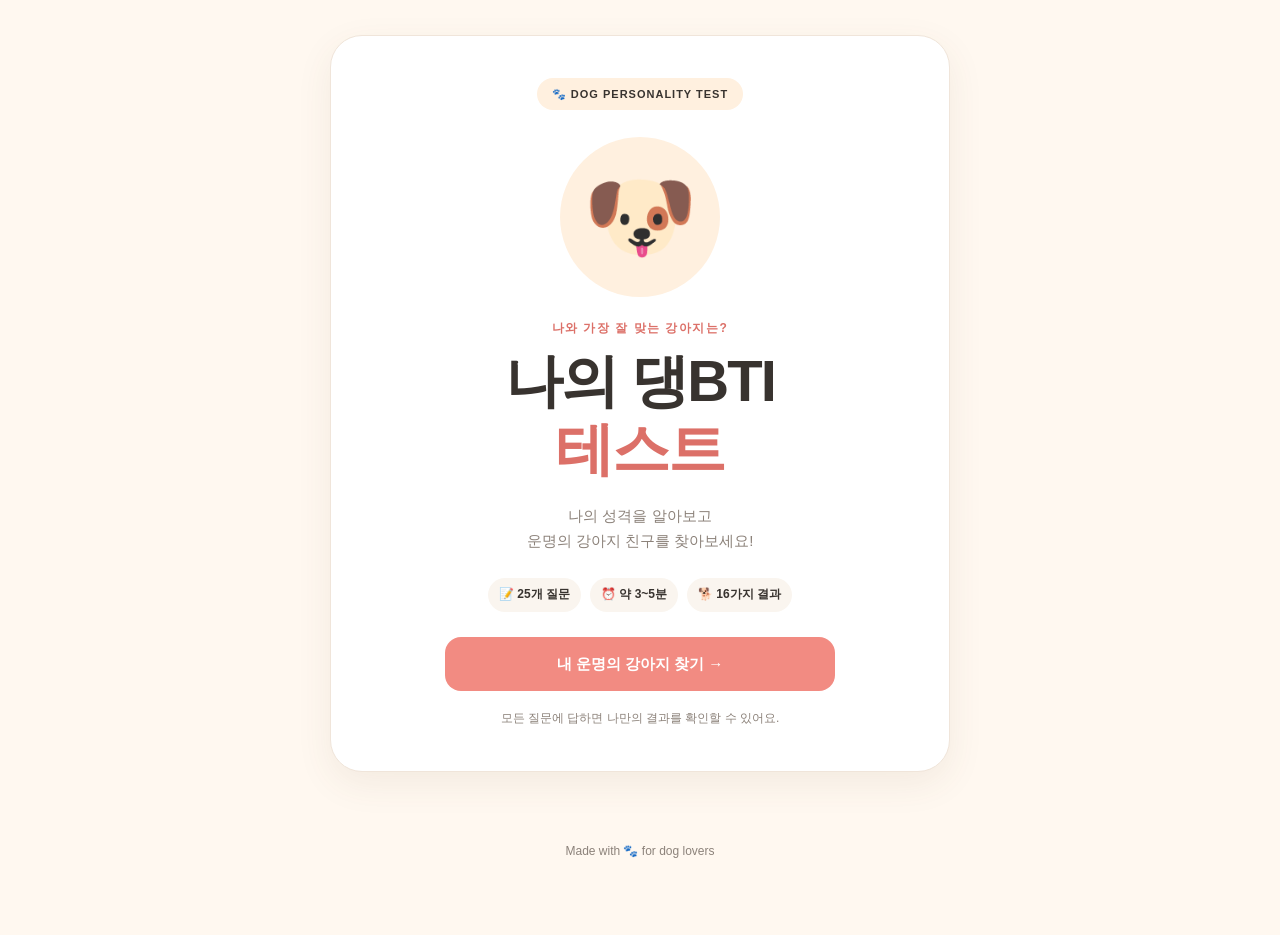
==== index.html @ e5cd1d44 "Add files via upload" ====
<!DOCTYPE html>
<html lang="ko">
<head>
  <meta charset="UTF-8">
  <meta name="viewport" content="width=device-width, initial-scale=1">
  <meta name="theme-color" content="#fff8f0">
  <title>댕BTI | 나와 찰떡궁합인 강아지는?</title>
  <meta name="description" content="25가지 질문으로 알아보는 나와 잘 맞는 강아지 MBTI 테스트">
  <link rel="stylesheet" href="style.css">
</head>
<body>
  <main class="hero">
    <div class="hero-badge">🐾 DOG PERSONALITY TEST</div>

    <div class="hero-dog" aria-label="귀여운 강아지">
      🐶
    </div>

    <p class="eyebrow">나와 가장 잘 맞는 강아지는?</p>
    <h1>나의 댕BTI<br><span>테스트</span></h1>

    <p class="hero-description">
      나의 성격을 알아보고<br>
      운명의 강아지 친구를 찾아보세요!
    </p>

    <div class="hero-info">
      <span>📝 25개 질문</span>
      <span>⏰ 약 3~5분</span>
      <span>🐕 16가지 결과</span>
    </div>

    <a class="btn btn-primary btn-large" href="test.html">
      내 운명의 강아지 찾기 →
    </a>

    <p class="small-note">
      모든 질문에 답하면 나만의 결과를 확인할 수 있어요.
    </p>
  </main>

  <footer class="site-footer">
    Made with 🐾 for dog lovers
  </footer>
</body>
</html>
---- style.css ----
:root {
  --bg: #fff8f0;
  --surface: #ffffff;
  --primary: #f28b82;
  --primary-dark: #dc7068;
  --text: #38332f;
  --muted: #8c827a;
  --border: #f0e5da;
  --accent: #fff0df;
  --green: #dff1df;
  --shadow: 0 12px 36px rgba(99, 72, 48, 0.08);
}

* {
  box-sizing: border-box;
}

html {
  min-height: 100%;
  scroll-behavior: smooth;
}

body {
  margin: 0;
  min-height: 100vh;
  background: var(--bg);
  color: var(--text);
  font-family:
    -apple-system, BlinkMacSystemFont, "Segoe UI",
    "Apple SD Gothic Neo", "Malgun Gothic", sans-serif;
  line-height: 1.65;
}

button,
a {
  -webkit-tap-highlight-color: transparent;
}

a {
  color: inherit;
  text-decoration: none;
}

button {
  font: inherit;
}

button:focus-visible,
a:focus-visible {
  outline: 3px solid #e8a49d;
  outline-offset: 4px;
}

button:disabled {
  cursor: not-allowed;
  opacity: 0.4;
}

/* 공통 헤더 */

.topbar {
  width: min(100% - 40px, 1000px);
  margin: 0 auto;
  padding: 22px 0;
  display: flex;
  justify-content: space-between;
  align-items: center;
}

.logo {
  font-size: 21px;
  font-weight: 900;
  letter-spacing: -1px;
}

.topbar-label,
.topbar-link {
  color: var(--muted);
  font-size: 12px;
  font-weight: 700;
}

/* 메인 페이지 */

.hero {
  width: min(100% - 32px, 620px);
  margin: 35px auto 45px;
  padding: 42px 25px;
  text-align: center;
  background: var(--surface);
  border: 1px solid var(--border);
  border-radius: 32px;
  box-shadow: var(--shadow);
  overflow: hidden;
}

.hero-badge {
  display: inline-block;
  padding: 7px 15px;
  background: var(--accent);
  border-radius: 999px;
  font-size: 11px;
  font-weight: 800;
  letter-spacing: 1px;
}

.hero-dog {
  width: 160px;
  height: 160px;
  margin: 27px auto 22px;
  display: grid;
  place-items: center;
  background: #fff0df;
  border-radius: 50%;
  font-size: 92px;
  animation: float 3s ease-in-out infinite;
}

.eyebrow {
  margin: 0 0 8px;
  color: var(--primary-dark);
  font-size: 12px;
  font-weight: 900;
  letter-spacing: 1.5px;
}

.hero h1 {
  margin: 0;
  font-size: clamp(38px, 8vw, 58px);
  line-height: 1.18;
  letter-spacing: -2px;
}

.hero h1 span,
.result-top h1 span {
  color: var(--primary-dark);
}

.hero-description {
  margin: 20px 0;
  color: var(--muted);
  font-size: 15px;
}

.hero-info {
  display: flex;
  justify-content: center;
  flex-wrap: wrap;
  gap: 9px;
  margin: 25px 0;
}

.hero-info span {
  padding: 7px 11px;
  background: #faf5ef;
  border-radius: 999px;
  font-size: 12px;
  font-weight: 700;
}

/* 버튼 */

.btn {
  min-height: 46px;
  padding: 11px 17px;
  display: inline-flex;
  justify-content: center;
  align-items: center;
  gap: 7px;
  border: 1px solid transparent;
  border-radius: 14px;
  cursor: pointer;
  text-align: center;
  font-size: 14px;
  font-weight: 800;
  transition:
    transform 0.18s ease,
    background 0.18s ease,
    border-color 0.18s ease;
}

.btn:hover:not(:disabled) {
  transform: translateY(-2px);
}

.btn-primary {
  color: #fff;
  background: var(--primary);
}

.btn-primary:hover {
  background: var(--primary-dark);
}

.btn-outline {
  color: var(--text);
  background: #fff;
  border-color: var(--border);
}

.btn-outline:hover {
  background: var(--accent);
}

.btn-large {
  width: 100%;
  min-height: 54px;
  font-size: 15px;
  border-radius: 16px;
}

.hero .btn {
  max-width: 390px;
}

/* 공통 설명 및 푸터 */

.small-note {
  margin: 18px 0 0;
  color: var(--muted);
  font-size: 12px;
}

.centered {
  text-align: center;
}

.site-footer {
  padding: 25px 15px 35px;
  color: var(--muted);
  text-align: center;
  font-size: 12px;
}

/* 테스트 페이지 */

.test-container {
  width: min(100% - 32px, 650px);
  margin: 25px auto 40px;
}

.test-heading {
  margin-bottom: 25px;
  text-align: center;
}

.test-heading h1 {
  margin: 0;
  font-size: clamp(25px, 5vw, 34px);
  letter-spacing: -1px;
}

.test-heading > p:last-child {
  margin: 8px 0 0;
  color: var(--muted);
  font-size: 14px;
}

.quiz-card {
  padding: 28px;
  background: var(--surface);
  border: 1px solid var(--border);
  border-radius: 26px;
  box-shadow: var(--shadow);
}

.progress-info {
  display: flex;
  justify-content: space-between;
  gap: 12px;
  color: var(--muted);
  font-size: 11px;
  font-weight: 800;
}

.progress-track {
  height: 7px;
  margin-top: 12px;
  background: #f5ece4;
  border-radius: 999px;
  overflow: hidden;
}

.progress-bar {
  width: 4%;
  height: 100%;
  background: var(--primary);
  border-radius: inherit;
  transition: width 0.25s ease;
}

.question-content {
  padding: 32px 0 25px;
  text-align: center;
}

.question-emoji {
  font-size: 43px;
}

.question-content h2 {
  margin: 15px 0 8px;
  font-size: clamp(21px, 4.5vw, 28px);
  line-height: 1.45;
  word-break: keep-all;
}

.question-hint {
  margin: 0 0 26px;
  color: var(--muted);
  font-size: 13px;
}

.answer-list {
  display: grid;
  gap: 12px;
}

.answer-btn {
  width: 100%;
  min-height: 76px;
  padding: 15px;
  display: flex;
  align-items: center;
  gap: 14px;
  color: var(--text);
  background: #fff;
  border: 1.5px solid var(--border);
  border-radius: 16px;
  cursor: pointer;
  text-align: left;
  font-size: 14px;
  font-weight: 650;
  transition: 0.2s ease;
}

.answer-btn:hover {
  background: #fffaf6;
  border-color: #efb4ac;
}

.answer-btn.selected {
  background: #fff0ed;
  border-color: var(--primary);
}

.answer-label {
  width: 35px;
  height: 35px;
  flex: 0 0 35px;
  display: grid;
  place-items: center;
  color: var(--primary-dark);
  background: #fff0ed;
  border-radius: 11px;
  font-size: 13px;
  font-weight: 900;
}

.answer-btn.selected .answer-label {
  color: #fff;
  background: var(--primary);
}

.quiz-navigation {
  padding-top: 20px;
  display: grid;
  grid-template-columns: 1fr auto 1fr;
  align-items: center;
  gap: 10px;
  border-top: 1px solid var(--border);
}

.quiz-navigation .btn {
  padding: 10px 12px;
  font-size: 12px;
}

#answered-count {
  color: var(--muted);
  font-size: 11px;
  white-space: nowrap;
}

.form-message {
  margin: 14px 0 0;
  color: var(--primary-dark);
  font-size: 13px;
  overflow-wrap: anywhere;
}

/* 결과 페이지 */

.result-container {
  width: min(100% - 32px, 650px);
  margin: 20px auto 45px;
}

.result-card {
  overflow: hidden;
  background: var(--surface);
  border: 1px solid var(--border);
  border-radius: 28px;
  box-shadow: var(--shadow);
}

.result-top {
  padding: 36px 25px 28px;
  text-align: center;
  background: linear-gradient(180deg, #fff1e6, #fffaf6);
}

.result-mbti {
  margin: 8px 0;
  color: var(--primary-dark);
  font-size: clamp(48px, 10vw, 68px);
  font-weight: 950;
  letter-spacing: -3px;
  line-height: 1.25;
}

.result-top h1 {
  margin: 10px 0;
  font-size: clamp(26px, 5vw, 36px);
  line-height: 1.4;
  letter-spacing: -1px;
}

.result-tagline {
  margin: 12px 0 0;
  color: var(--muted);
  font-size: 14px;
}

.dog-photo-wrap {
  position: relative;
  min-height: 220px;
  background: #f8eee3;
}

.dog-photo {
  width: 100%;
  max-height: 470px;
  aspect-ratio: 4 / 3;
  display: block;
  object-fit: cover;
}

.dog-photo[hidden],
.photo-fallback[hidden] {
  display: none;
}

.photo-fallback {
  min-height: 240px;
  display: flex;
  flex-direction: column;
  justify-content: center;
  align-items: center;
  color: var(--muted);
  text-align: center;
}

.photo-fallback span {
  font-size: 75px;
}

.result-body {
  padding: 30px;
}

.match-label {
  color: var(--primary-dark);
  font-size: 11px;
  font-weight: 900;
  letter-spacing: 1px;
}

.result-body h2 {
  margin: 10px 0 15px;
  font-size: clamp(21px, 4vw, 27px);
  line-height: 1.45;
  word-break: keep-all;
}

.reason-text {
  margin: 0;
  color: #655d56;
  font-size: 15px;
  line-height: 1.95;
  word-break: keep-all;
}

.result-body h3 {
  margin: 28px 0 13px;
  font-size: 16px;
}

.trait-list {
  display: flex;
  flex-wrap: wrap;
  gap: 8px;
}

.trait-chip {
  padding: 8px 13px;
  color: #96604e;
  background: #fff0e6;
  border-radius: 999px;
  font-size: 12px;
  font-weight: 800;
}

.disclaimer {
  margin: 25px 0;
  padding: 15px;
  color: #74685d;
  background: #faf6ef;
  border-radius: 13px;
  font-size: 12px;
  line-height: 1.8;
}

.result-actions {
  display: grid;
  gap: 10px;
  margin-top: 25px;
}

.share-url {
  display: inline-block;
  margin-top: 8px;
  color: #96604e;
  overflow-wrap: anywhere;
  text-decoration: underline;
}

.empty-result,
.result-loading {
  padding: 55px 25px;
  text-align: center;
  background: #fff;
  border: 1px solid var(--border);
  border-radius: 25px;
}

.empty-emoji,
.loading-dog {
  margin-bottom: 15px;
  font-size: 65px;
}

.empty-result h1 {
  font-size: 25px;
}

.empty-result p,
.result-loading p {
  margin-bottom: 25px;
  color: var(--muted);
  font-size: 14px;
}

.empty-result .btn {
  max-width: 300px;
}

/* 애니메이션 및 반응형 */

@keyframes float {
  0%, 100% {
    transform: translateY(0);
  }
  50% {
    transform: translateY(-8px);
  }
}

@media (max-width: 480px) {
  .topbar {
    width: calc(100% - 30px);
    padding: 17px 0;
  }

  .hero {
    margin-top: 20px;
    padding: 32px 19px;
    border-radius: 25px;
  }

  .hero-dog {
    width: 135px;
    height: 135px;
    font-size: 76px;
  }

  .test-container {
    margin-top: 14px;
  }

  .quiz-card {
    padding: 20px 16px;
    border-radius: 22px;
  }

  .question-content {
    padding-top: 25px;
  }

  .answer-btn {
    min-height: 72px;
    padding: 12px;
    font-size: 13px;
  }

  .quiz-navigation {
    gap: 7px;
  }

  #answered-count {
    font-size: 10px;
  }

  .result-top {
    padding: 30px 18px 23px;
  }

  .result-body {
    padding: 24px 19px;
  }
}

@media (prefers-reduced-motion: reduce) {
  *,
  *::before,
  *::after {
    animation-duration: 0.01ms !important;
    animation-iteration-count: 1 !important;
    scroll-behavior: auto !important;
    transition-duration: 0.01ms !important;
  }
}
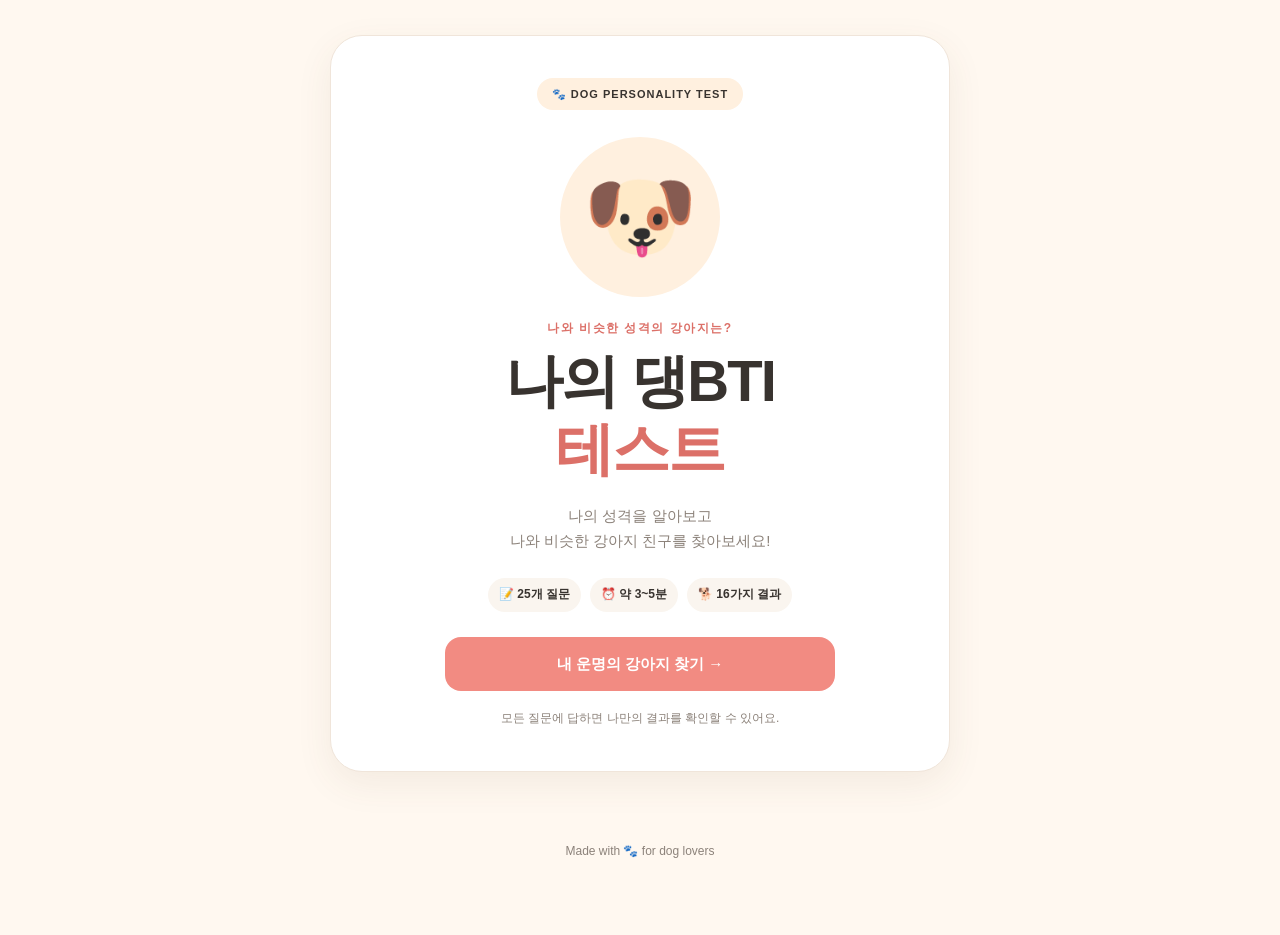
==== commit 6f8a72c7: "Update index.html" ====
--- a/index.html
+++ b/index.html
@@ -17,12 +17,12 @@
       🐶
     </div>
 
-    <p class="eyebrow">나와 가장 잘 맞는 강아지는?</p>
+    <p class="eyebrow">나와 비슷한 성격의 강아지는?</p>
     <h1>나의 댕BTI<br><span>테스트</span></h1>
 
     <p class="hero-description">
       나의 성격을 알아보고<br>
-      운명의 강아지 친구를 찾아보세요!
+      나와 비슷한 강아지 친구를 찾아보세요!
     </p>
 
     <div class="hero-info">
